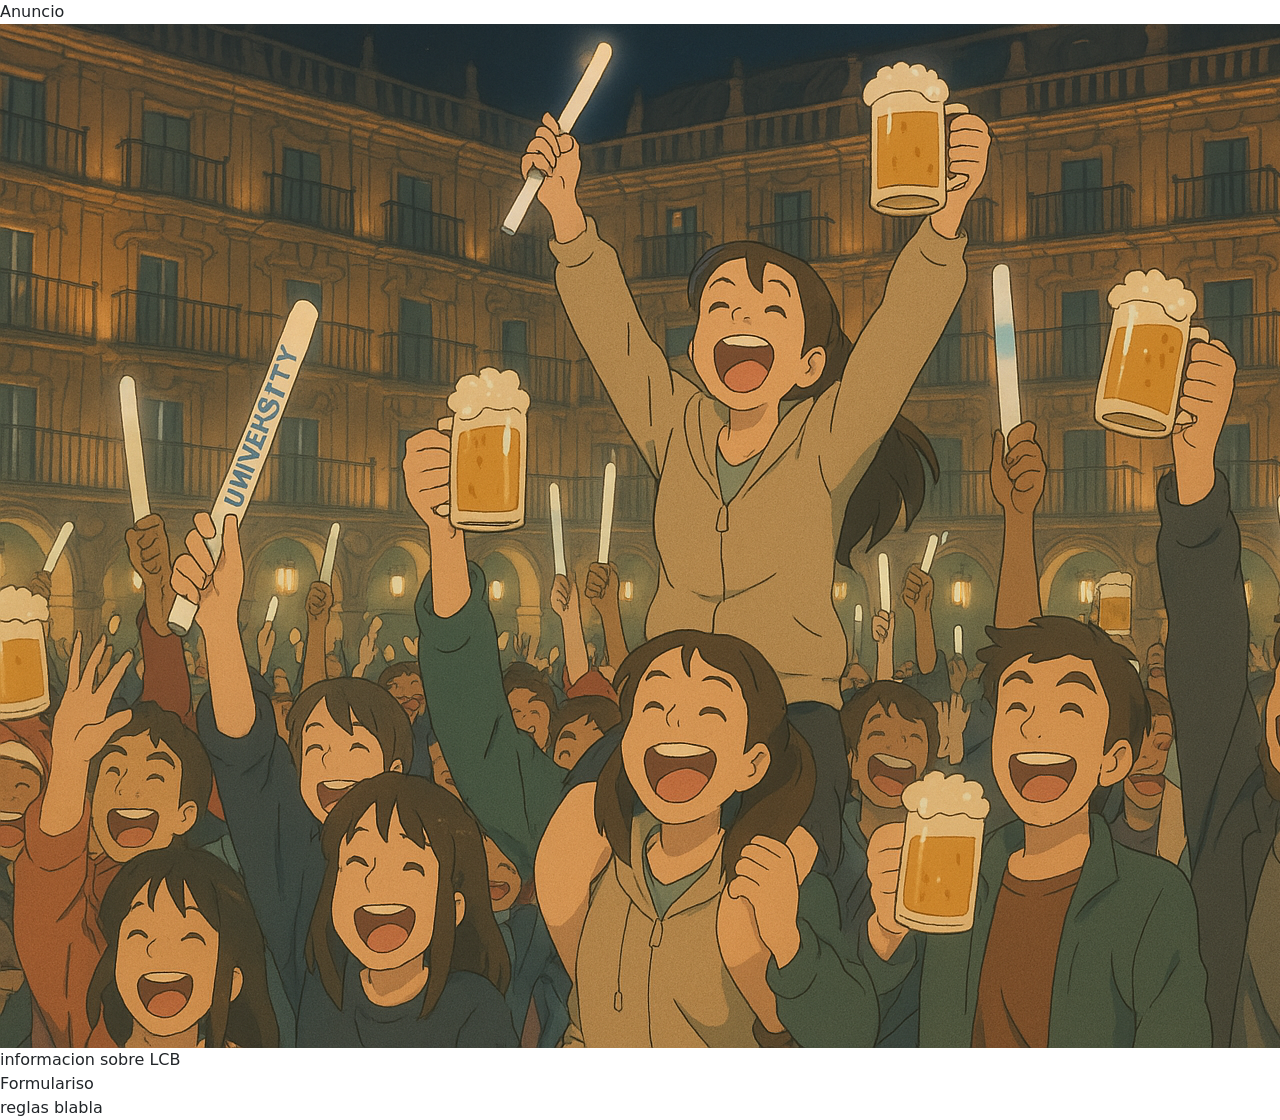
==== index.html @ 144e9b05 "Avance LCB" ====
<!DOCTYPE html>
<html lang="en">
<head>
    <meta charset="UTF-8">
    <meta name="viewport" content="width=device-width, initial-scale=1.0">
    <title>Pagina incial LCB</title>
    <meta name="author" content="Sergio Alejandro Romero López">
    <link href="https://cdn.jsdelivr.net/npm/bootstrap@5.0.2/dist/css/bootstrap.min.css" rel="stylesheet" integrity="sha384-EVSTQN3/azprG1Anm3QDgpJLIm9Nao0Yz1ztcQTwFspd3yD65VohhpuuCOmLASjC" crossorigin="anonymous">
</head>
<body>
    <header>Anuncio</header>
    <article>
        <img src="./assets/images/fonts/logo_uni_beer_alumn.png" alt="" sizes="" srcset="">

    </article>
    <nav>informacion sobre LCB</nav>
    <article>Formulariso</article>
    <footer>reglas blabla</footer>
    
    

    <script src="https://cdn.jsdelivr.net/npm/bootstrap@5.0.2/dist/js/bootstrap.bundle.min.js" integrity="sha384-MrcW6ZMFYlzcLA8Nl+NtUVF0sA7MsXsP1UyJoMp4YLEuNSfAP+JcXn/tWtIaxVXM" crossorigin="anonymous"></script>
</body>
</html>
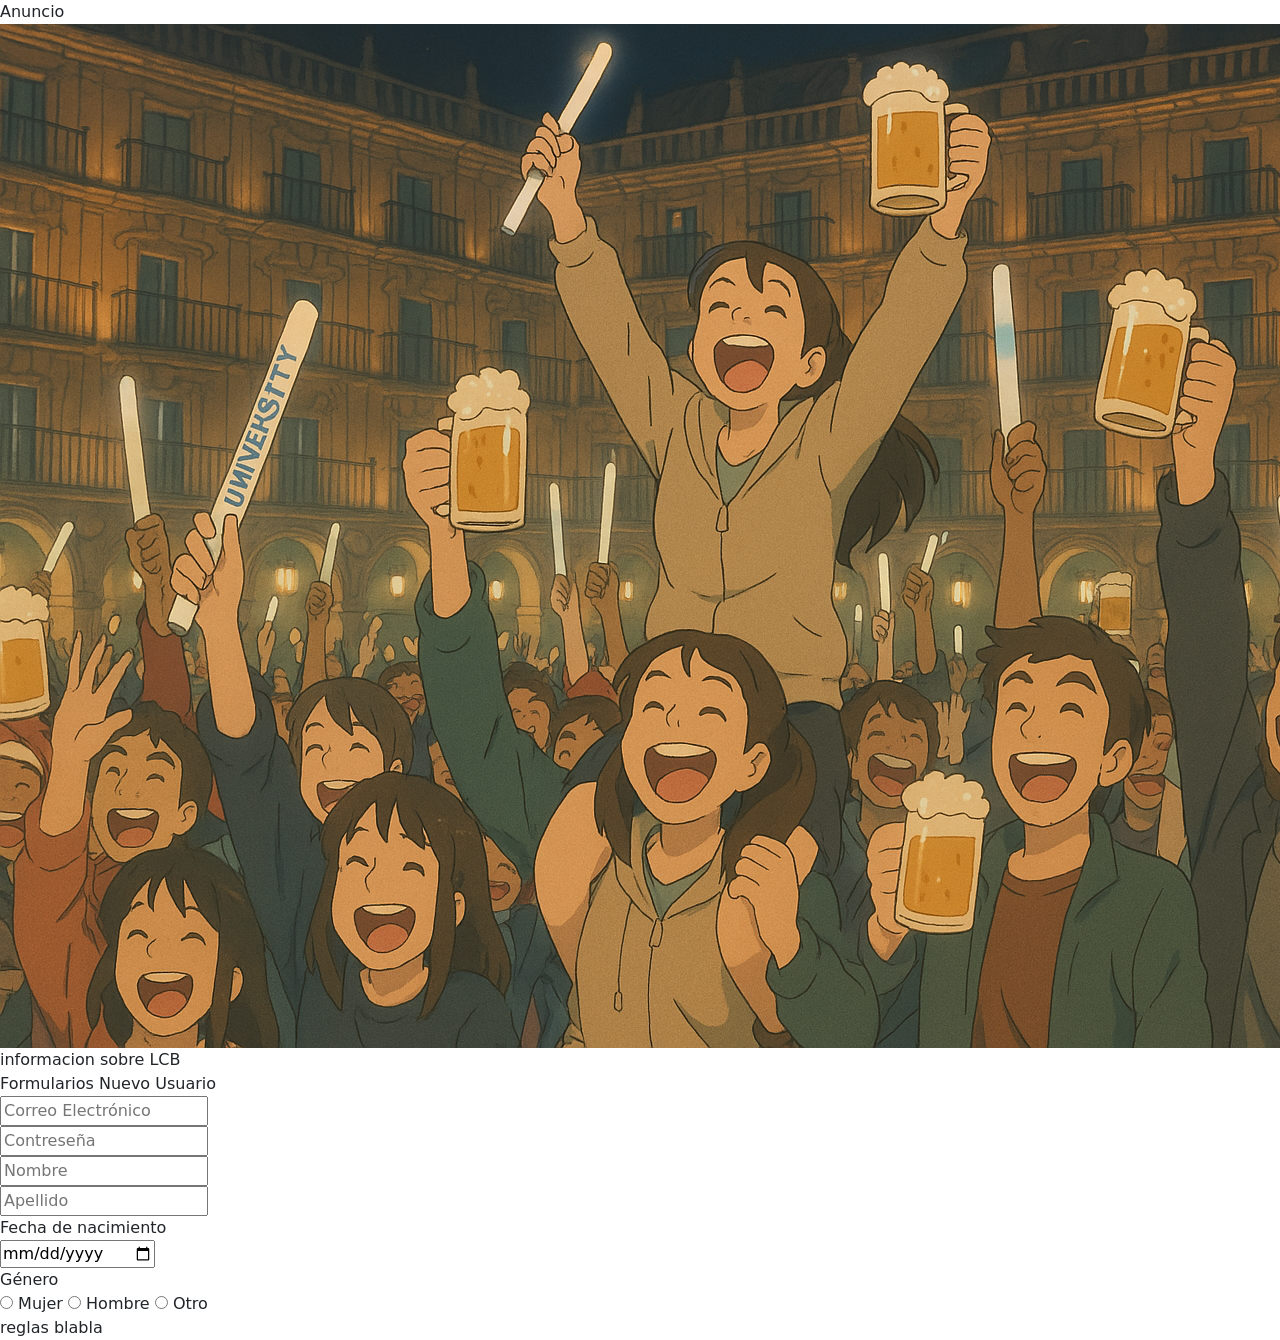
==== commit 2dc2cabc: "Nuevos avances formulario registro" ====
--- a/index.html
+++ b/index.html
@@ -14,7 +14,30 @@
 
     </article>
     <nav>informacion sobre LCB</nav>
-    <article>Formulariso</article>
+    <article>Formularios Nuevo Usuario
+        <form action="index.php" method="post" enctype="application/x-www-form-urlencoded">
+
+            <input type="email" name="email_user" id="email_user" placeholder="Correo Electrónico"><br>
+            <input type="password" name="password_user" id="password_user" placeholder="Contreseña"><br>
+            <input type="text" name="nombre_user" id="nombre_user" placeholder="Nombre"><br>
+            <input type="text" name="apellido_user" id="apellido_user" placeholder="Apellido"><br>
+            <label for="birthday_user">Fecha de nacimiento</label><br>
+            <input type="date" name="birthday_user" id="birthday_user"><br>
+            <label for="genero">Género</label><br>
+            <input type="radio" name="genero" class="genero" value="Mujer"> Mujer
+            <input type="radio" name="genero" class="genero" value="Hombre"> Hombre
+            <input type="radio" name="genero" class="genero" value="Otro"> Otro
+
+
+
+
+
+
+
+        </form>
+
+
+    </article>
     <footer>reglas blabla</footer>
     
     
